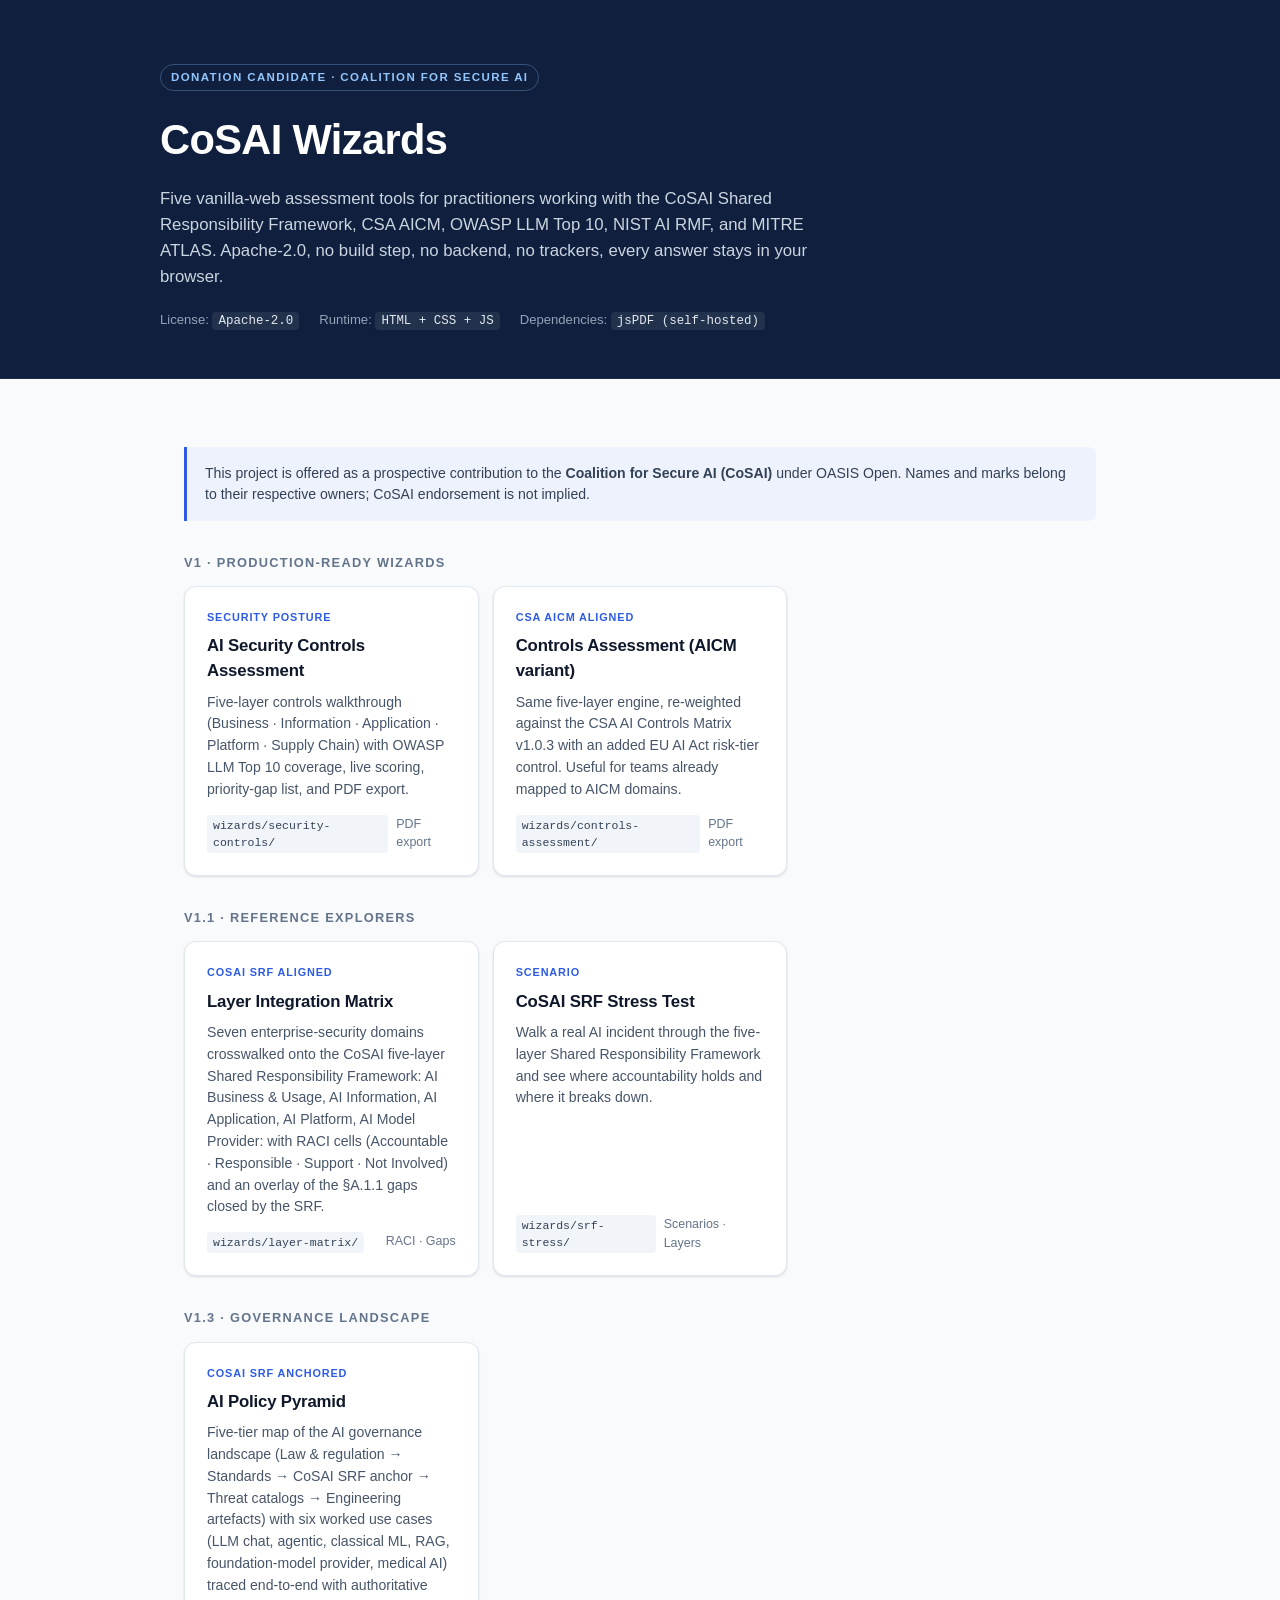
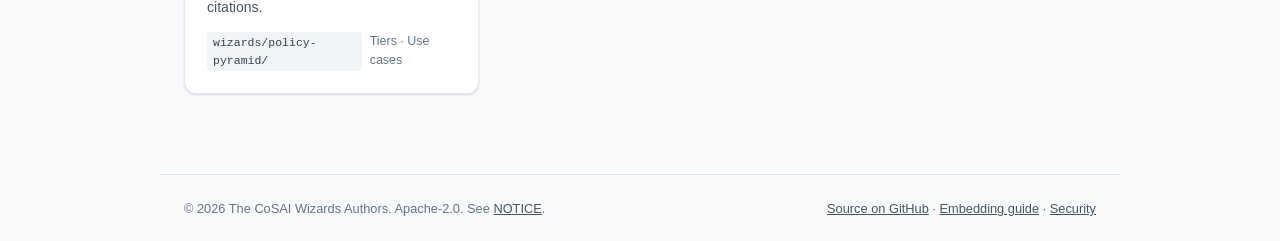
==== index.html @ c9945c13 "feat: replace hierarchy-cli with policy-pyramid wizard and donation docs - Add wizards/policy-pyrami" ====
<!doctype html>
<html lang="en">
  <head>
    <meta charset="utf-8" />
    <meta name="viewport" content="width=device-width, initial-scale=1" />
    <title>CoSAI Wizards: open-source AI security assessment tools</title>
    <meta
      name="description"
      content="Five vanilla-web assessment wizards for the CoSAI Shared Responsibility Framework, CSA AICM, OWASP LLM Top 10, NIST AI RMF, and MITRE ATLAS. Apache-2.0, no tracking, no build step."
    />
    <meta name="color-scheme" content="light" />
    <link rel="stylesheet" href="shared/styles.css" />
    <style>
      .hero {
        background-color: var(--cosai-navy);
        color: #fff;
        padding: 64px 24px 48px;
        box-shadow: inset 0 -1px 0 rgba(255, 255, 255, 0.06);
      }
      .hero__inner {
        max-width: 960px;
        margin: 0 auto;
      }
      .hero__eyebrow {
        display: inline-block;
        font-size: 0.72rem;
        font-weight: 700;
        letter-spacing: 0.12em;
        text-transform: uppercase;
        color: #93c5fd;
        padding: 4px 10px;
        border: 1px solid rgba(147, 197, 253, 0.3);
        border-radius: 999px;
        margin-bottom: 18px;
      }
      .hero__title {
        font-size: clamp(1.8rem, 4vw, 2.6rem);
        font-weight: 700;
        letter-spacing: -0.015em;
        margin-bottom: 14px;
      }
      .hero__lede {
        font-size: 1.05rem;
        color: #cbd5e1;
        max-width: 700px;
        line-height: 1.55;
      }
      .hero__meta {
        margin-top: 20px;
        display: flex;
        flex-wrap: wrap;
        gap: 10px 20px;
        font-size: 0.82rem;
        color: #94a3b8;
      }
      .hero__meta code {
        font-family: var(--font-mono);
        font-size: 0.78rem;
        background: rgba(255, 255, 255, 0.08);
        padding: 2px 6px;
        border-radius: 4px;
        color: #e2e8f0;
      }

      main {
        max-width: 960px;
        margin: 0 auto;
        padding: 40px 24px 80px;
      }

      h2 {
        font-size: 0.8rem;
        font-weight: 700;
        letter-spacing: 0.1em;
        text-transform: uppercase;
        color: var(--slate-500);
        margin: 32px 0 14px;
      }

      .cards {
        display: grid;
        gap: 14px;
        grid-template-columns: repeat(auto-fill, minmax(280px, 1fr));
      }
      .card {
        display: flex;
        flex-direction: column;
        border: 1px solid var(--slate-200);
        border-radius: var(--radius-lg);
        padding: 22px;
        background: #fff;
        box-shadow: var(--shadow);
        transition: border-color 0.15s, transform 0.15s;
        color: inherit;
        text-decoration: none;
      }
      .card:hover {
        border-color: var(--cosai-blue);
        transform: translateY(-1px);
        text-decoration: none;
      }
      .card__badge {
        font-size: 0.68rem;
        font-weight: 700;
        letter-spacing: 0.08em;
        text-transform: uppercase;
        color: var(--cosai-blue);
        margin-bottom: 8px;
      }
      .card__title {
        font-size: 1.05rem;
        font-weight: 700;
        color: var(--slate-900);
        margin-bottom: 8px;
        letter-spacing: -0.01em;
      }
      .card__desc {
        font-size: 0.88rem;
        color: var(--slate-600);
        line-height: 1.55;
        flex: 1;
      }
      .card__foot {
        margin-top: 14px;
        font-size: 0.78rem;
        color: var(--slate-500);
        display: flex;
        justify-content: space-between;
        gap: 8px;
      }
      .card__foot code {
        font-family: var(--font-mono);
        font-size: 0.72rem;
        color: var(--slate-700);
        background: var(--slate-100);
        padding: 2px 6px;
        border-radius: 4px;
      }

      .notice {
        border-left: 3px solid var(--cosai-blue);
        background: var(--cosai-blue-light);
        padding: 16px 18px;
        border-radius: 0 var(--radius) var(--radius) 0;
        font-size: 0.88rem;
        color: var(--slate-700);
        margin: 28px 0;
      }

      footer {
        max-width: 960px;
        margin: 0 auto;
        padding: 24px;
        border-top: 1px solid var(--slate-200);
        font-size: 0.8rem;
        color: var(--slate-500);
        display: flex;
        flex-wrap: wrap;
        justify-content: space-between;
        gap: 12px;
      }
      footer a { color: var(--slate-600); }
    </style>
  </head>
  <body>
    <a class="skip-link" href="#main">Skip to content</a>

    <header class="hero">
      <div class="hero__inner">
        <span class="hero__eyebrow">Donation candidate · Coalition for Secure AI</span>
        <h1 class="hero__title">CoSAI Wizards</h1>
        <p class="hero__lede">
          Five vanilla-web assessment tools for practitioners working with the CoSAI Shared
          Responsibility Framework, CSA AICM, OWASP LLM Top 10, NIST AI RMF, and MITRE
          ATLAS. Apache-2.0, no build step, no backend, no trackers, every answer stays in
          your browser.
        </p>
        <p class="hero__meta">
          <span>License: <code>Apache-2.0</code></span>
          <span>Runtime: <code>HTML + CSS + JS</code></span>
          <span>Dependencies: <code>jsPDF (self-hosted)</code></span>
        </p>
      </div>
    </header>

    <main id="main">
      <p class="notice">
        This project is offered as a prospective contribution to the
        <strong>Coalition for Secure AI (CoSAI)</strong> under OASIS Open. Names and marks
        belong to their respective owners; CoSAI endorsement is not implied.
      </p>

      <h2>v1 · Production-ready wizards</h2>
      <div class="cards">
        <a class="card" href="wizards/security-controls/">
          <div class="card__badge">Security posture</div>
          <div class="card__title">AI Security Controls Assessment</div>
          <div class="card__desc">
            Five-layer controls walkthrough (Business · Information · Application · Platform
            · Supply Chain) with OWASP LLM Top 10 coverage, live scoring, priority-gap list,
            and PDF export.
          </div>
          <div class="card__foot">
            <code>wizards/security-controls/</code>
            <span>PDF export</span>
          </div>
        </a>

        <a class="card" href="wizards/controls-assessment/">
          <div class="card__badge">CSA AICM aligned</div>
          <div class="card__title">Controls Assessment (AICM variant)</div>
          <div class="card__desc">
            Same five-layer engine, re-weighted against the CSA AI Controls Matrix v1.0.3
            with an added EU AI Act risk-tier control. Useful for teams already mapped to
            AICM domains.
          </div>
          <div class="card__foot">
            <code>wizards/controls-assessment/</code>
            <span>PDF export</span>
          </div>
        </a>
      </div>

      <h2>v1.1 · Reference explorers</h2>
      <div class="cards">
        <a class="card" href="wizards/layer-matrix/">
          <div class="card__badge">CoSAI SRF aligned</div>
          <div class="card__title">Layer Integration Matrix</div>
          <div class="card__desc">
            Seven enterprise-security domains crosswalked onto the CoSAI five-layer
            Shared Responsibility Framework: AI Business &amp; Usage, AI Information,
            AI Application, AI Platform, AI Model Provider: with RACI cells
            (Accountable · Responsible · Support · Not Involved) and an overlay of the
            §A.1.1 gaps closed by the SRF.
          </div>
          <div class="card__foot">
            <code>wizards/layer-matrix/</code>
            <span>RACI · Gaps</span>
          </div>
        </a>

        <a class="card" href="wizards/srf-stress/">
          <div class="card__badge">Scenario</div>
          <div class="card__title">CoSAI SRF Stress Test</div>
          <div class="card__desc">
            Walk a real AI incident through the five-layer Shared Responsibility Framework
            and see where accountability holds and where it breaks down.
          </div>
          <div class="card__foot">
            <code>wizards/srf-stress/</code>
            <span>Scenarios · Layers</span>
          </div>
        </a>
      </div>

      <h2>v1.3 · Governance landscape</h2>
      <div class="cards">
        <a class="card" href="wizards/policy-pyramid/">
          <div class="card__badge">CoSAI SRF anchored</div>
          <div class="card__title">AI Policy Pyramid</div>
          <div class="card__desc">
            Five-tier map of the AI governance landscape (Law &amp; regulation → Standards →
            CoSAI SRF anchor → Threat catalogs → Engineering artefacts) with six worked use
            cases (LLM chat, agentic, classical ML, RAG, foundation-model provider, medical AI)
            traced end-to-end with authoritative citations.
          </div>
          <div class="card__foot">
            <code>wizards/policy-pyramid/</code>
            <span>Tiers · Use cases</span>
          </div>
        </a>
      </div>
    </main>

    <footer>
      <span>
        © 2026 The CoSAI Wizards Authors. Apache-2.0. See
        <a href="NOTICE">NOTICE</a>.
      </span>
      <span>
        <a href="https://github.com/billbrietstout/cosai-wizards">Source on GitHub</a> ·
        <a href="docs/EMBEDDING.md">Embedding guide</a> ·
        <a href="SECURITY.md">Security</a>
      </span>
    </footer>
  </body>
</html>
---- shared/styles.css ----
/* ==========================================================================
   CoSAI Wizards — shared design tokens, resets, accessibility + print
   Licensed under the Apache License, Version 2.0.
   Palette: neutral CoSAI navy / blue / muted slate. System fonts only.
   ========================================================================== */

:root {
  /* Brand */
  --cosai-navy:        #0f1f3d;
  --cosai-navy-light:  #1a2d52;
  --cosai-navy-muted:  #1e2d4a;
  --cosai-blue:        #2d5be3;
  --cosai-blue-light:  #eef2fd;
  --cosai-blue-soft:   #dbe6fb;

  /* Neutrals */
  --slate-50:          #f8fafc;
  --slate-100:         #f1f5f9;
  --slate-200:         #e2e8f0;
  --slate-300:         #cbd5e1;
  --slate-400:         #94a3b8;
  --slate-500:         #64748b;
  --slate-600:         #475569;
  --slate-700:         #334155;
  --slate-800:         #1e293b;
  --slate-900:         #0f172a;

  /* Status (≥ 4.5:1 contrast on white for text use) */
  --status-good:       #15803d;
  --status-good-bg:    #f0fdf4;
  --status-good-br:    #86efac;
  --status-warn:       #a16207;
  --status-warn-bg:    #fffbeb;
  --status-warn-br:    #fcd34d;
  --status-bad:        #b91c1c;
  --status-bad-bg:     #fef2f2;
  --status-bad-br:     #fca5a5;
  --status-na:         #64748b;
  --status-na-bg:      #f1f5f9;
  --status-na-br:      #cbd5e1;

  /* Layer accents — kept subdued for print / accessibility */
  /* Layer accents: AA-compliant on white (ratio >= 4.5:1 for body text). */
  --l1: #15803d; --l1-bg: #f0fdf4; --l1-border: #bbf7d0; --l1-text: #14532d;
  --l2: #1d4ed8; --l2-bg: #eff6ff; --l2-border: #bfdbfe; --l2-text: #1e3a8a;
  --l3: #c2410c; --l3-bg: #fff7ed; --l3-border: #fed7aa; --l3-text: #7c2d12;
  --l4: #6d28d9; --l4-bg: #faf5ff; --l4-border: #e9d5ff; --l4-text: #4c1d95;
  --l5: #0e7490; --l5-bg: #ecfeff; --l5-border: #a5f3fc; --l5-text: #164e63;

  /* Layout */
  --radius-sm:   4px;
  --radius:      8px;
  --radius-lg:   12px;
  --shadow:      0 1px 3px rgba(15, 31, 61, 0.08), 0 1px 2px rgba(15, 31, 61, 0.06);
  --shadow-md:   0 4px 6px rgba(15, 31, 61, 0.07), 0 2px 4px rgba(15, 31, 61, 0.06);

  /* Focus ring — WCAG 2.2 non-text contrast compliant on white and navy */
  --focus-ring:  0 0 0 3px rgba(45, 91, 227, 0.45);

  /* Typography — system stack only, no external fonts */
  --font-sans: -apple-system, BlinkMacSystemFont, 'Segoe UI', Roboto, 'Helvetica Neue',
               Arial, 'Noto Sans', system-ui, sans-serif;
  --font-mono: ui-monospace, 'SF Mono', 'Cascadia Mono', 'Roboto Mono', 'Menlo',
               'Consolas', monospace;
}

/* Resets ------------------------------------------------------------------ */

*,
*::before,
*::after {
  box-sizing: border-box;
  margin: 0;
  padding: 0;
}

html { -webkit-text-size-adjust: 100%; }

body {
  font-family: var(--font-sans);
  background: var(--slate-50);
  color: var(--slate-800);
  line-height: 1.5;
  min-height: 100vh;
  -webkit-font-smoothing: antialiased;
  -moz-osx-font-smoothing: grayscale;
}

img, svg { max-width: 100%; height: auto; }
button { font: inherit; color: inherit; background: none; border: none; cursor: pointer; }
a { color: var(--cosai-blue); }
a:hover { text-decoration: underline; }

/* Skip link -------------------------------------------------------------- */

.skip-link {
  position: absolute;
  top: -40px;
  left: 8px;
  background: var(--cosai-navy);
  color: #fff;
  padding: 8px 12px;
  border-radius: var(--radius);
  z-index: 1000;
  text-decoration: none;
  font-weight: 600;
  font-size: 0.9rem;
}
.skip-link:focus {
  top: 8px;
  outline: none;
  box-shadow: var(--focus-ring);
}

/* Focus -------------------------------------------------------------------- */

:focus-visible {
  outline: 2px solid var(--cosai-blue);
  outline-offset: 2px;
  box-shadow: var(--focus-ring);
  border-radius: 3px;
}

/* Buttons ----------------------------------------------------------------- */

.btn {
  display: inline-flex;
  align-items: center;
  gap: 8px;
  padding: 10px 18px;
  border-radius: var(--radius);
  font-size: 0.9rem;
  font-weight: 600;
  background: var(--cosai-blue);
  color: #fff;
  border: 1px solid var(--cosai-blue);
  transition: background 0.15s, border-color 0.15s;
}
.btn:hover { background: #1d4ed8; border-color: #1d4ed8; }
.btn--ghost {
  background: #fff;
  color: var(--cosai-blue);
  border-color: var(--slate-300);
}
.btn--ghost:hover { background: var(--cosai-blue-light); border-color: var(--cosai-blue); }
.btn--dark {
  background: var(--cosai-navy);
  color: #fff;
  border-color: var(--cosai-navy);
}
.btn--dark:hover { background: var(--cosai-navy-light); border-color: var(--cosai-navy-light); }

/* Shared persistence bar (Export / Import JSON / Reset) ------------------- */

.state-bar {
  display: flex;
  flex-wrap: wrap;
  gap: 8px;
  align-items: center;
  padding: 10px 14px;
  background: var(--slate-100);
  border: 1px solid var(--slate-200);
  border-radius: var(--radius);
  margin: 12px 0 18px;
  font-size: 0.82rem;
  color: var(--slate-600);
}
.state-bar__label {
  font-weight: 600;
  color: var(--slate-700);
  margin-right: auto;
}
.state-bar .btn {
  padding: 6px 12px;
  font-size: 0.8rem;
}
.state-bar input[type="file"] {
  display: none;
}

/* Utility ----------------------------------------------------------------- */

.sr-only {
  position: absolute;
  width: 1px;
  height: 1px;
  padding: 0;
  margin: -1px;
  overflow: hidden;
  clip: rect(0, 0, 0, 0);
  white-space: nowrap;
  border: 0;
}

/* Reduced motion --------------------------------------------------------- */

@media (prefers-reduced-motion: reduce) {
  *,
  *::before,
  *::after {
    animation-duration: 0.001ms !important;
    animation-iteration-count: 1 !important;
    transition-duration: 0.001ms !important;
    scroll-behavior: auto !important;
  }
}

/* Print ------------------------------------------------------------------- */

@media print {
  :root { --shadow: none; --shadow-md: none; }
  body {
    background: #fff;
    color: #000;
  }
  .no-print,
  .state-bar,
  .skip-link,
  .pdf-btn,
  .complete-btn,
  .ans-btn:not(.sel-yes):not(.sel-partial):not(.sel-no):not(.sel-na),
  .btn-opt:not(.sel),
  .btn,
  footer .btn {
    display: none !important;
  }
  a[href^="http"]::after {
    content: " (" attr(href) ")";
    font-size: 0.78em;
    color: #555;
  }
  .phase-card,
  .layer-row,
  .scenario-card,
  section,
  .results-grid {
    break-inside: avoid;
    page-break-inside: avoid;
  }
  h1, h2, h3 { break-after: avoid; page-break-after: avoid; }
  .print-break,
  .phase-card + .phase-card,
  .results-section,
  .gaps-section {
    break-before: page;
    page-break-before: always;
  }
  .phase-body { display: block !important; }
  .layer-body { display: block !important; }
}

/* High-contrast fallback ------------------------------------------------- */

@media (prefers-contrast: more) {
  :root {
    --slate-200: #9aa5b1;
    --slate-300: #64748b;
  }
  .btn--ghost { border-color: var(--cosai-navy); color: var(--cosai-navy); }
}
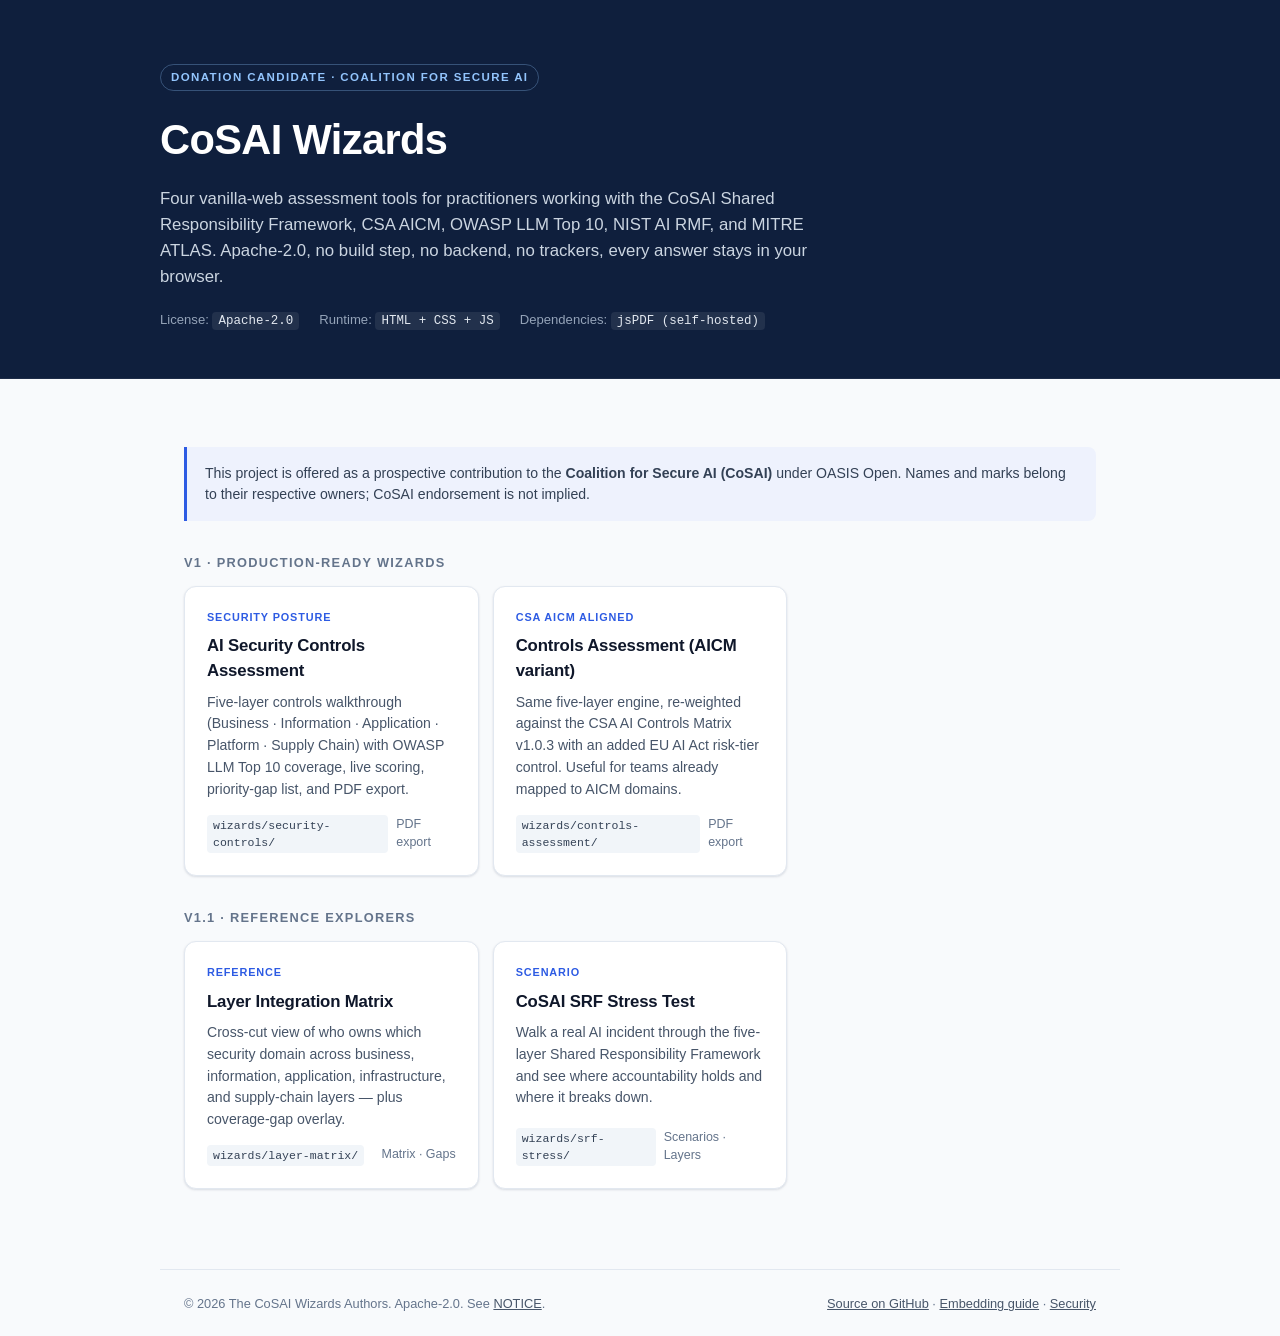
==== commit 8bd071bc: "chore: remove hierarchy-cli wizard (not CoSAI/SRF-related) The Enterprise Security Hierarchy (NIST →" ====
--- a/index.html
+++ b/index.html
@@ -3,10 +3,10 @@
   <head>
     <meta charset="utf-8" />
     <meta name="viewport" content="width=device-width, initial-scale=1" />
-    <title>CoSAI Wizards: open-source AI security assessment tools</title>
+    <title>CoSAI Wizards — open-source AI security assessment tools</title>
     <meta
       name="description"
-      content="Five vanilla-web assessment wizards for the CoSAI Shared Responsibility Framework, CSA AICM, OWASP LLM Top 10, NIST AI RMF, and MITRE ATLAS. Apache-2.0, no tracking, no build step."
+      content="Four vanilla-web assessment wizards for the CoSAI Shared Responsibility Framework, CSA AICM, OWASP LLM Top 10, NIST AI RMF, and MITRE ATLAS. Apache-2.0, no tracking, no build step."
     />
     <meta name="color-scheme" content="light" />
     <link rel="stylesheet" href="shared/styles.css" />
@@ -170,7 +170,7 @@
         <span class="hero__eyebrow">Donation candidate · Coalition for Secure AI</span>
         <h1 class="hero__title">CoSAI Wizards</h1>
         <p class="hero__lede">
-          Five vanilla-web assessment tools for practitioners working with the CoSAI Shared
+          Four vanilla-web assessment tools for practitioners working with the CoSAI Shared
           Responsibility Framework, CSA AICM, OWASP LLM Top 10, NIST AI RMF, and MITRE
           ATLAS. Apache-2.0, no build step, no backend, no trackers, every answer stays in
           your browser.
@@ -224,18 +224,16 @@
       <h2>v1.1 · Reference explorers</h2>
       <div class="cards">
         <a class="card" href="wizards/layer-matrix/">
-          <div class="card__badge">CoSAI SRF aligned</div>
+          <div class="card__badge">Reference</div>
           <div class="card__title">Layer Integration Matrix</div>
           <div class="card__desc">
-            Seven enterprise-security domains crosswalked onto the CoSAI five-layer
-            Shared Responsibility Framework: AI Business &amp; Usage, AI Information,
-            AI Application, AI Platform, AI Model Provider: with RACI cells
-            (Accountable · Responsible · Support · Not Involved) and an overlay of the
-            §A.1.1 gaps closed by the SRF.
+            Cross-cut view of who owns which security domain across business, information,
+            application, infrastructure, and supply-chain layers — plus coverage-gap
+            overlay.
           </div>
           <div class="card__foot">
             <code>wizards/layer-matrix/</code>
-            <span>RACI · Gaps</span>
+            <span>Matrix · Gaps</span>
           </div>
         </a>
 
@@ -249,24 +247,6 @@
           <div class="card__foot">
             <code>wizards/srf-stress/</code>
             <span>Scenarios · Layers</span>
-          </div>
-        </a>
-      </div>
-
-      <h2>v1.3 · Governance landscape</h2>
-      <div class="cards">
-        <a class="card" href="wizards/policy-pyramid/">
-          <div class="card__badge">CoSAI SRF anchored</div>
-          <div class="card__title">AI Policy Pyramid</div>
-          <div class="card__desc">
-            Five-tier map of the AI governance landscape (Law &amp; regulation → Standards →
-            CoSAI SRF anchor → Threat catalogs → Engineering artefacts) with six worked use
-            cases (LLM chat, agentic, classical ML, RAG, foundation-model provider, medical AI)
-            traced end-to-end with authoritative citations.
-          </div>
-          <div class="card__foot">
-            <code>wizards/policy-pyramid/</code>
-            <span>Tiers · Use cases</span>
           </div>
         </a>
       </div>
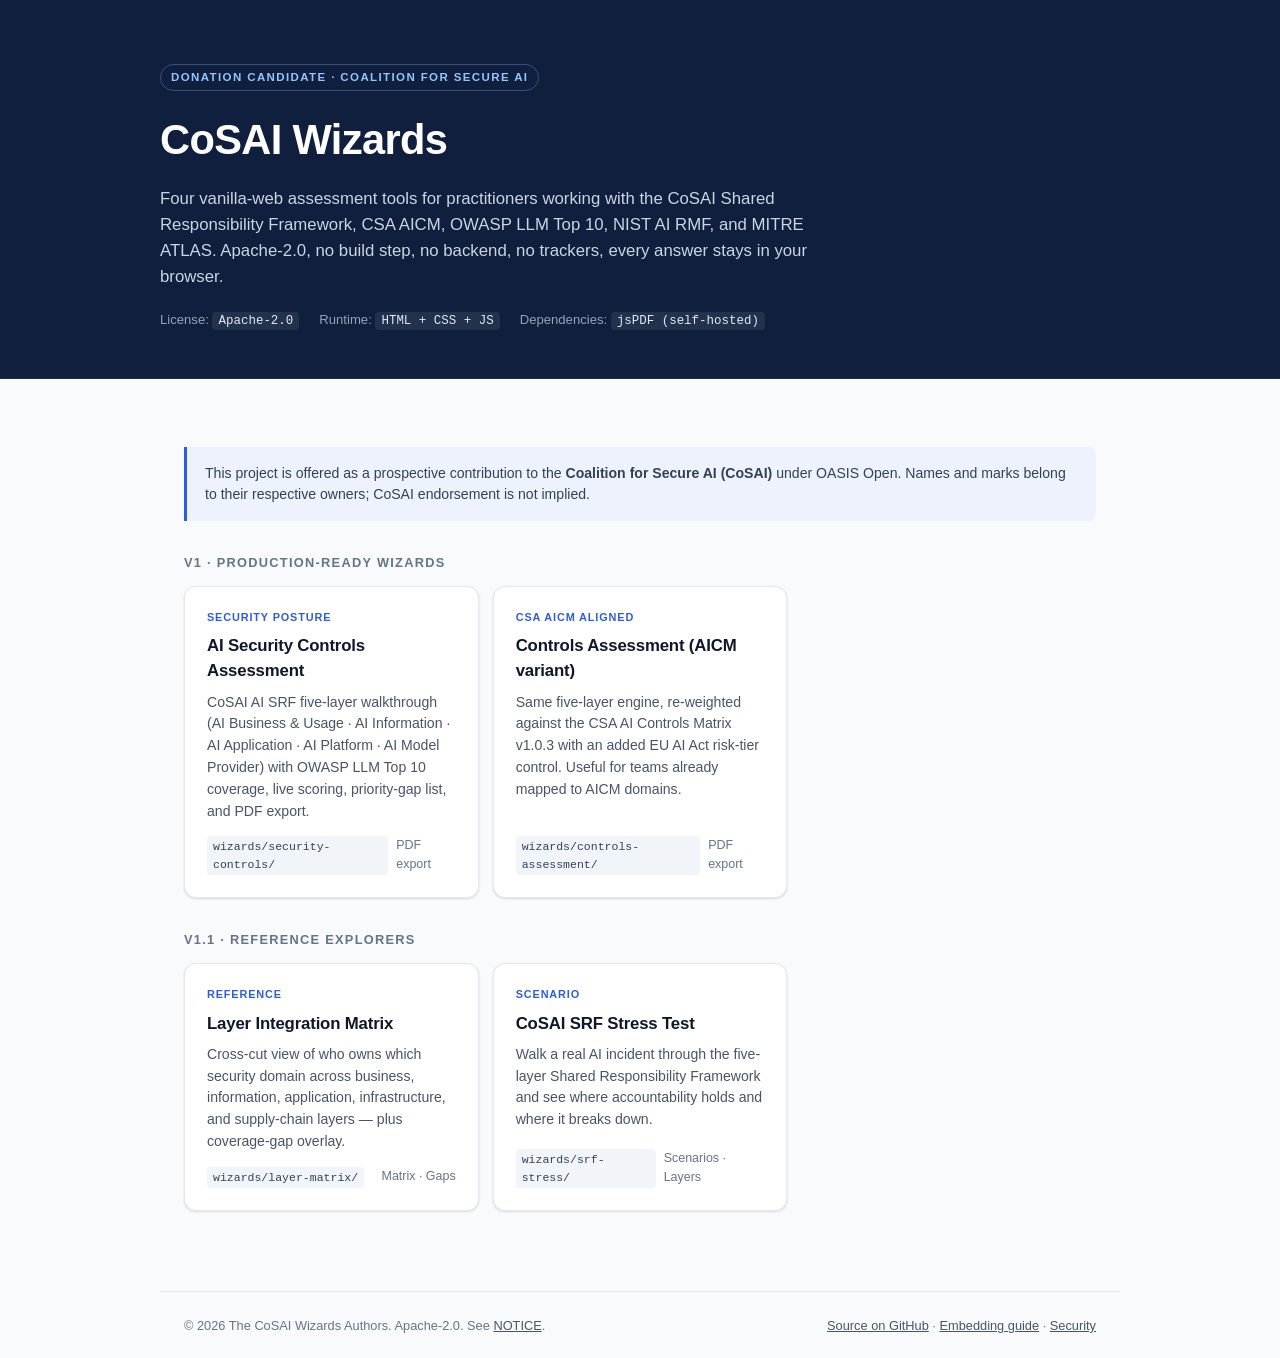
==== commit 9c015bec: "feat: align all wizards to CoSAI AI SRF whitepaper (Draft V0.7) Realign wizards to the canonical fiv" ====
--- a/index.html
+++ b/index.html
@@ -196,9 +196,9 @@
           <div class="card__badge">Security posture</div>
           <div class="card__title">AI Security Controls Assessment</div>
           <div class="card__desc">
-            Five-layer controls walkthrough (Business · Information · Application · Platform
-            · Supply Chain) with OWASP LLM Top 10 coverage, live scoring, priority-gap list,
-            and PDF export.
+            CoSAI AI SRF five-layer walkthrough (AI Business &amp; Usage · AI Information ·
+            AI Application · AI Platform · AI Model Provider) with OWASP LLM Top 10 coverage,
+            live scoring, priority-gap list, and PDF export.
           </div>
           <div class="card__foot">
             <code>wizards/security-controls/</code>
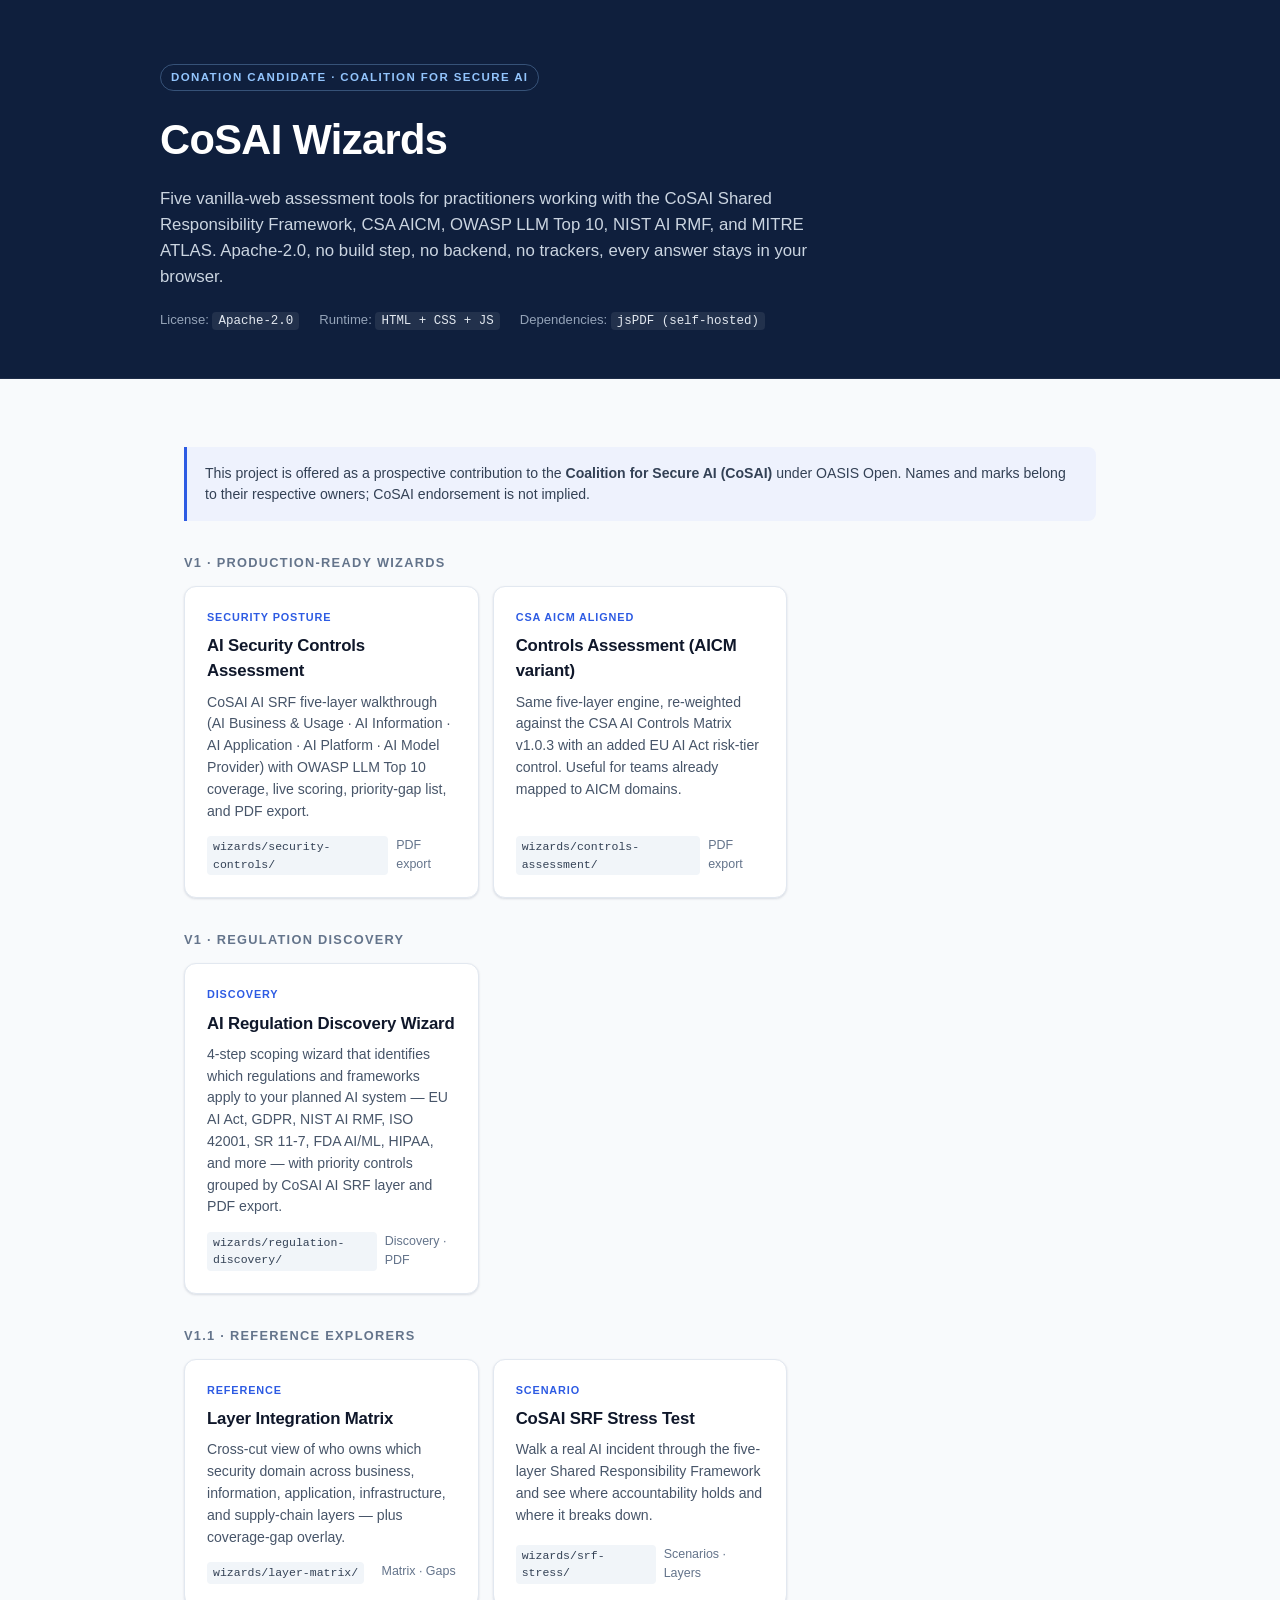
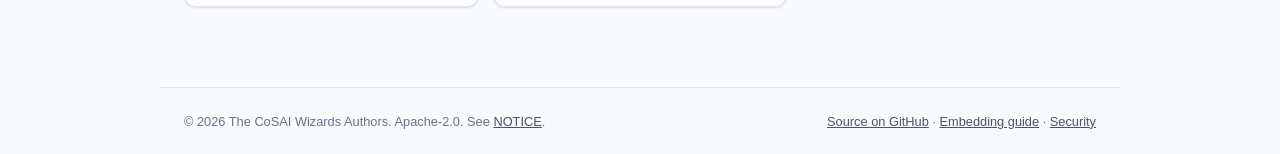
==== commit d40789db: "feat(regulation-discovery): add AI Regulation Discovery Wizard Port the discover/wizard flow from ai" ====
--- a/index.html
+++ b/index.html
@@ -170,7 +170,7 @@
         <span class="hero__eyebrow">Donation candidate · Coalition for Secure AI</span>
         <h1 class="hero__title">CoSAI Wizards</h1>
         <p class="hero__lede">
-          Four vanilla-web assessment tools for practitioners working with the CoSAI Shared
+          Five vanilla-web assessment tools for practitioners working with the CoSAI Shared
           Responsibility Framework, CSA AICM, OWASP LLM Top 10, NIST AI RMF, and MITRE
           ATLAS. Apache-2.0, no build step, no backend, no trackers, every answer stays in
           your browser.
@@ -217,6 +217,24 @@
           <div class="card__foot">
             <code>wizards/controls-assessment/</code>
             <span>PDF export</span>
+          </div>
+        </a>
+      </div>
+
+      <h2>v1 · Regulation discovery</h2>
+      <div class="cards">
+        <a class="card" href="wizards/regulation-discovery/">
+          <div class="card__badge">Discovery</div>
+          <div class="card__title">AI Regulation Discovery Wizard</div>
+          <div class="card__desc">
+            4-step scoping wizard that identifies which regulations and frameworks apply to
+            your planned AI system — EU AI Act, GDPR, NIST AI RMF, ISO 42001, SR 11-7,
+            FDA AI/ML, HIPAA, and more — with priority controls grouped by CoSAI AI SRF
+            layer and PDF export.
+          </div>
+          <div class="card__foot">
+            <code>wizards/regulation-discovery/</code>
+            <span>Discovery · PDF</span>
           </div>
         </a>
       </div>
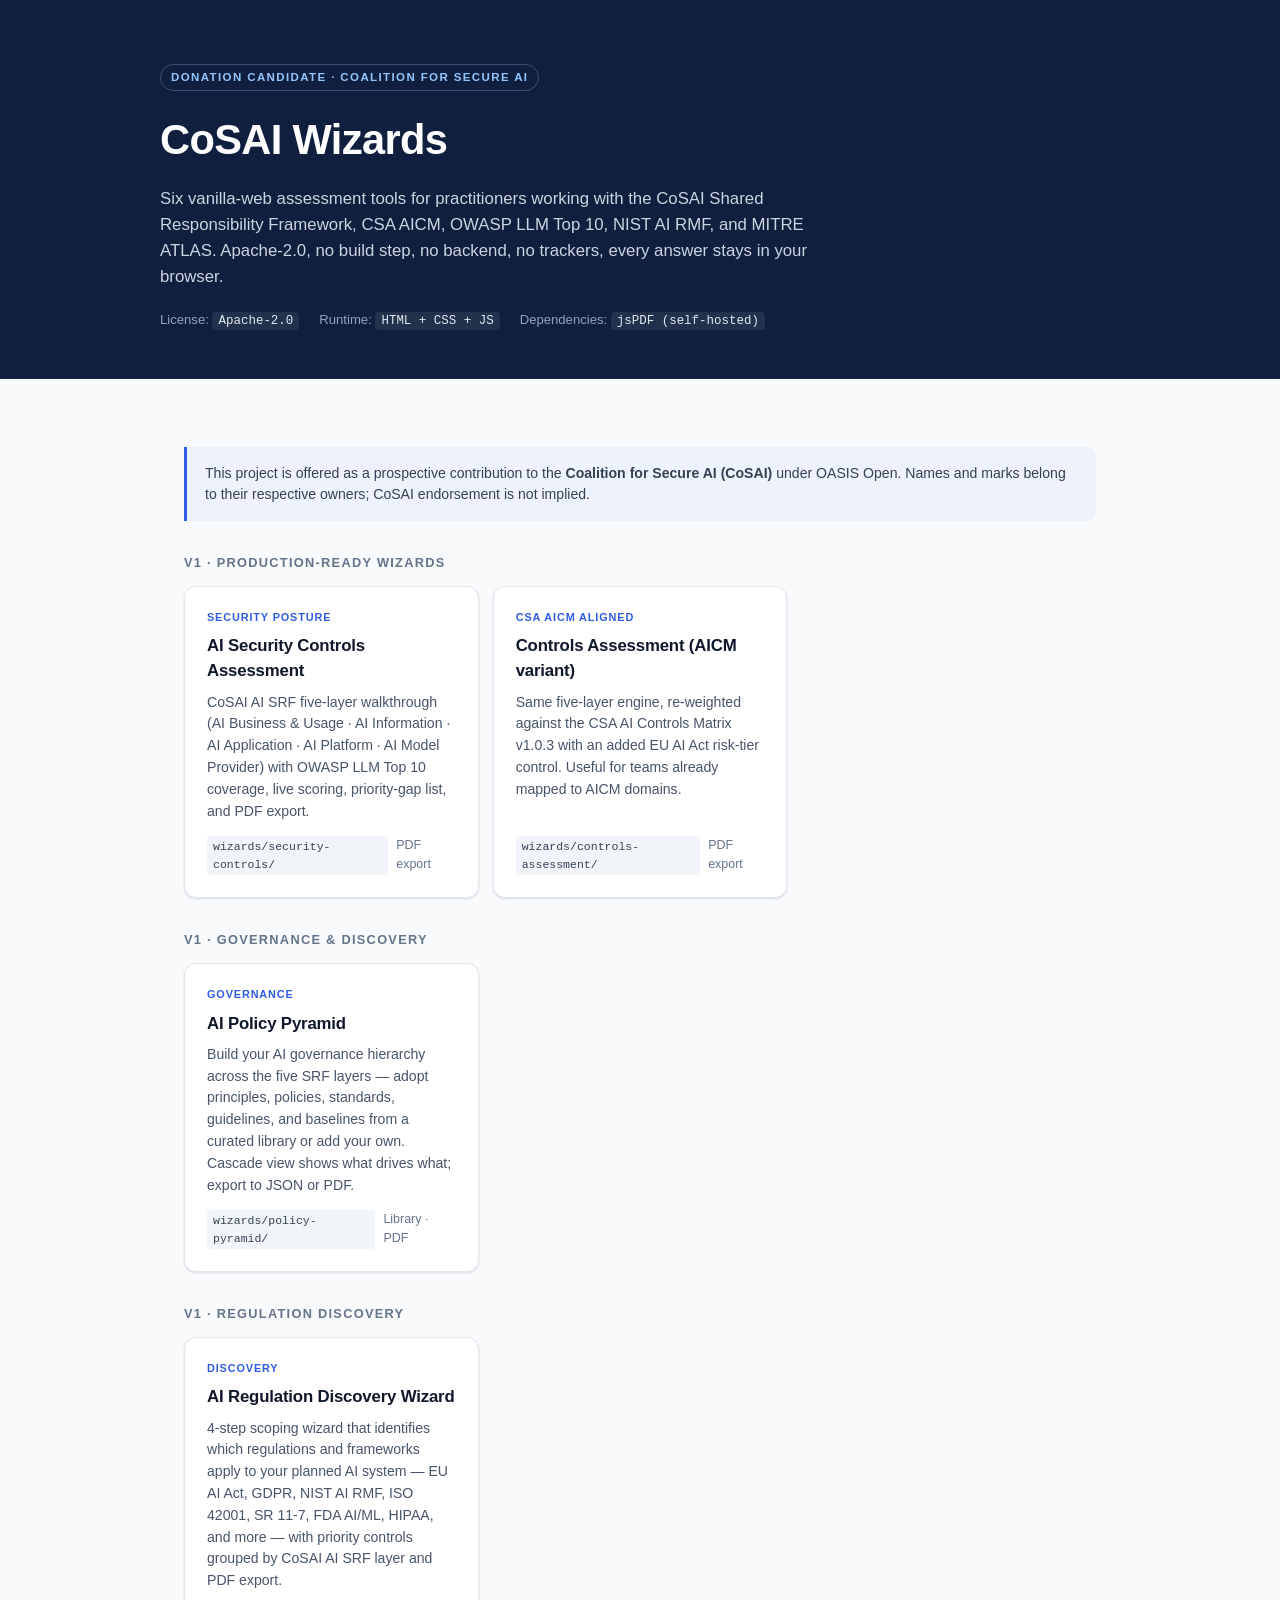
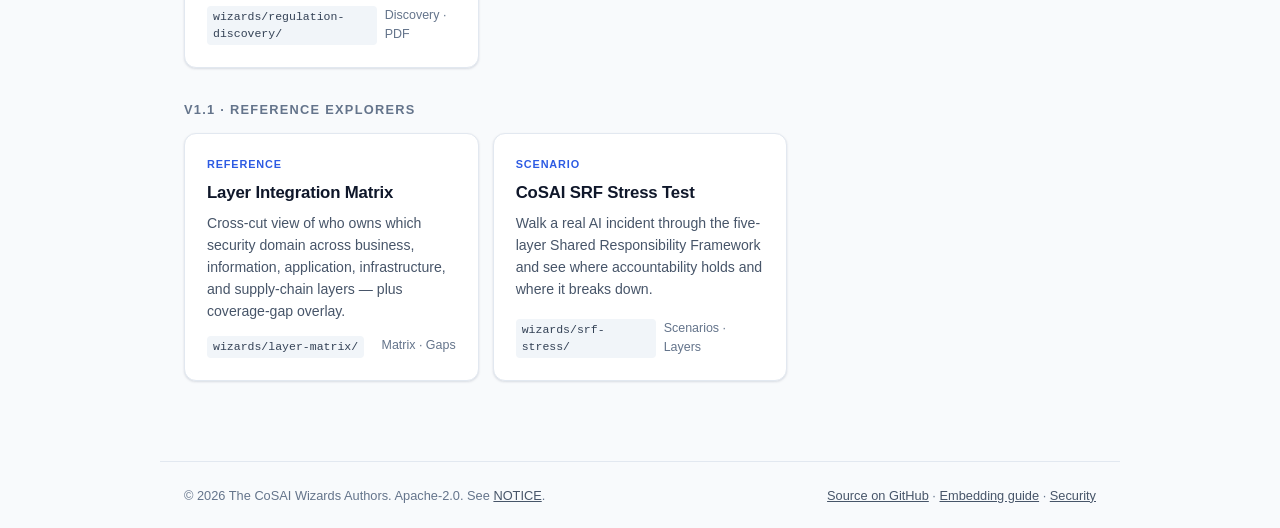
==== commit a8e587c7: "feat(policy-pyramid): add AI Policy Pyramid wizard Five-tier governance hierarchy (Principles → Poli" ====
--- a/index.html
+++ b/index.html
@@ -6,7 +6,7 @@
     <title>CoSAI Wizards — open-source AI security assessment tools</title>
     <meta
       name="description"
-      content="Four vanilla-web assessment wizards for the CoSAI Shared Responsibility Framework, CSA AICM, OWASP LLM Top 10, NIST AI RMF, and MITRE ATLAS. Apache-2.0, no tracking, no build step."
+      content="Six vanilla-web assessment wizards for the CoSAI Shared Responsibility Framework, CSA AICM, OWASP LLM Top 10, NIST AI RMF, and MITRE ATLAS. Apache-2.0, no tracking, no build step."
     />
     <meta name="color-scheme" content="light" />
     <link rel="stylesheet" href="shared/styles.css" />
@@ -170,7 +170,7 @@
         <span class="hero__eyebrow">Donation candidate · Coalition for Secure AI</span>
         <h1 class="hero__title">CoSAI Wizards</h1>
         <p class="hero__lede">
-          Five vanilla-web assessment tools for practitioners working with the CoSAI Shared
+          Six vanilla-web assessment tools for practitioners working with the CoSAI Shared
           Responsibility Framework, CSA AICM, OWASP LLM Top 10, NIST AI RMF, and MITRE
           ATLAS. Apache-2.0, no build step, no backend, no trackers, every answer stays in
           your browser.
@@ -217,6 +217,23 @@
           <div class="card__foot">
             <code>wizards/controls-assessment/</code>
             <span>PDF export</span>
+          </div>
+        </a>
+      </div>
+
+      <h2>v1 · Governance &amp; discovery</h2>
+      <div class="cards">
+        <a class="card" href="wizards/policy-pyramid/">
+          <div class="card__badge">Governance</div>
+          <div class="card__title">AI Policy Pyramid</div>
+          <div class="card__desc">
+            Build your AI governance hierarchy across the five SRF layers — adopt principles,
+            policies, standards, guidelines, and baselines from a curated library or add your
+            own. Cascade view shows what drives what; export to JSON or PDF.
+          </div>
+          <div class="card__foot">
+            <code>wizards/policy-pyramid/</code>
+            <span>Library · PDF</span>
           </div>
         </a>
       </div>
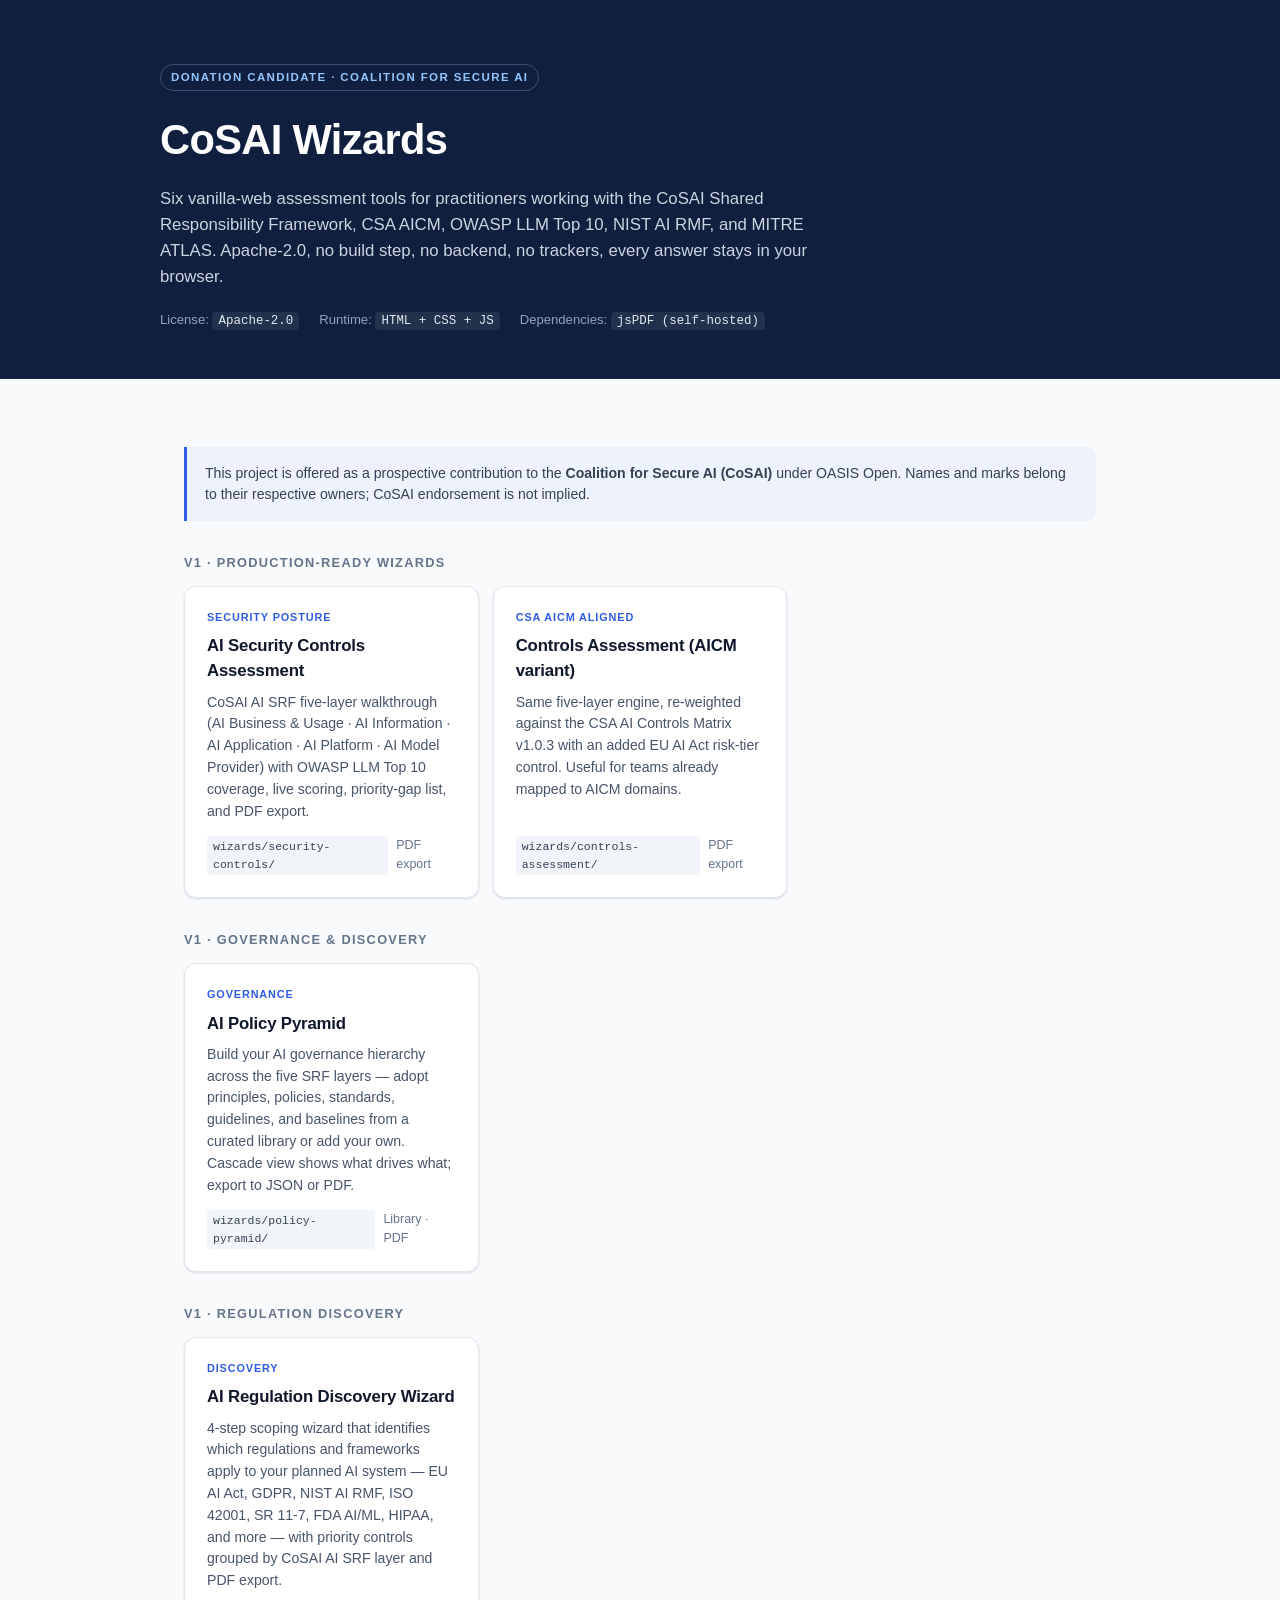
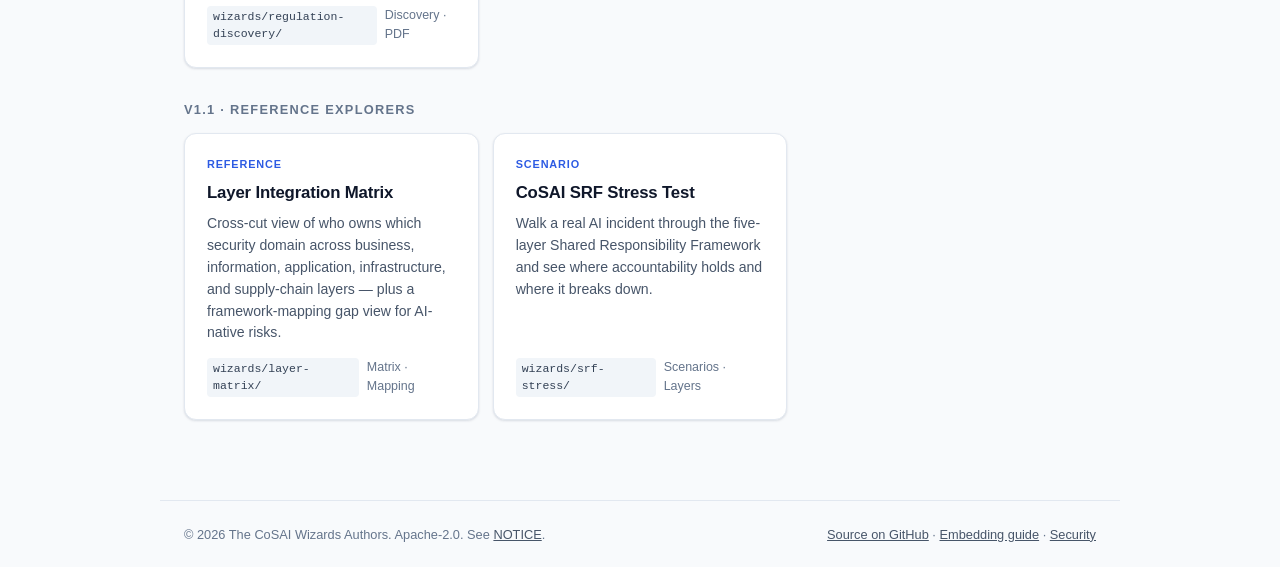
==== commit 0d446f60: "docs(layer-matrix): clarify framework mapping gaps vs org findings Reframe the gaps tab as taxonomy/" ====
--- a/index.html
+++ b/index.html
@@ -263,12 +263,12 @@
           <div class="card__title">Layer Integration Matrix</div>
           <div class="card__desc">
             Cross-cut view of who owns which security domain across business, information,
-            application, infrastructure, and supply-chain layers — plus coverage-gap
-            overlay.
+            application, infrastructure, and supply-chain layers — plus a
+            framework-mapping gap view for AI-native risks.
           </div>
           <div class="card__foot">
             <code>wizards/layer-matrix/</code>
-            <span>Matrix · Gaps</span>
+            <span>Matrix · Mapping</span>
           </div>
         </a>
 
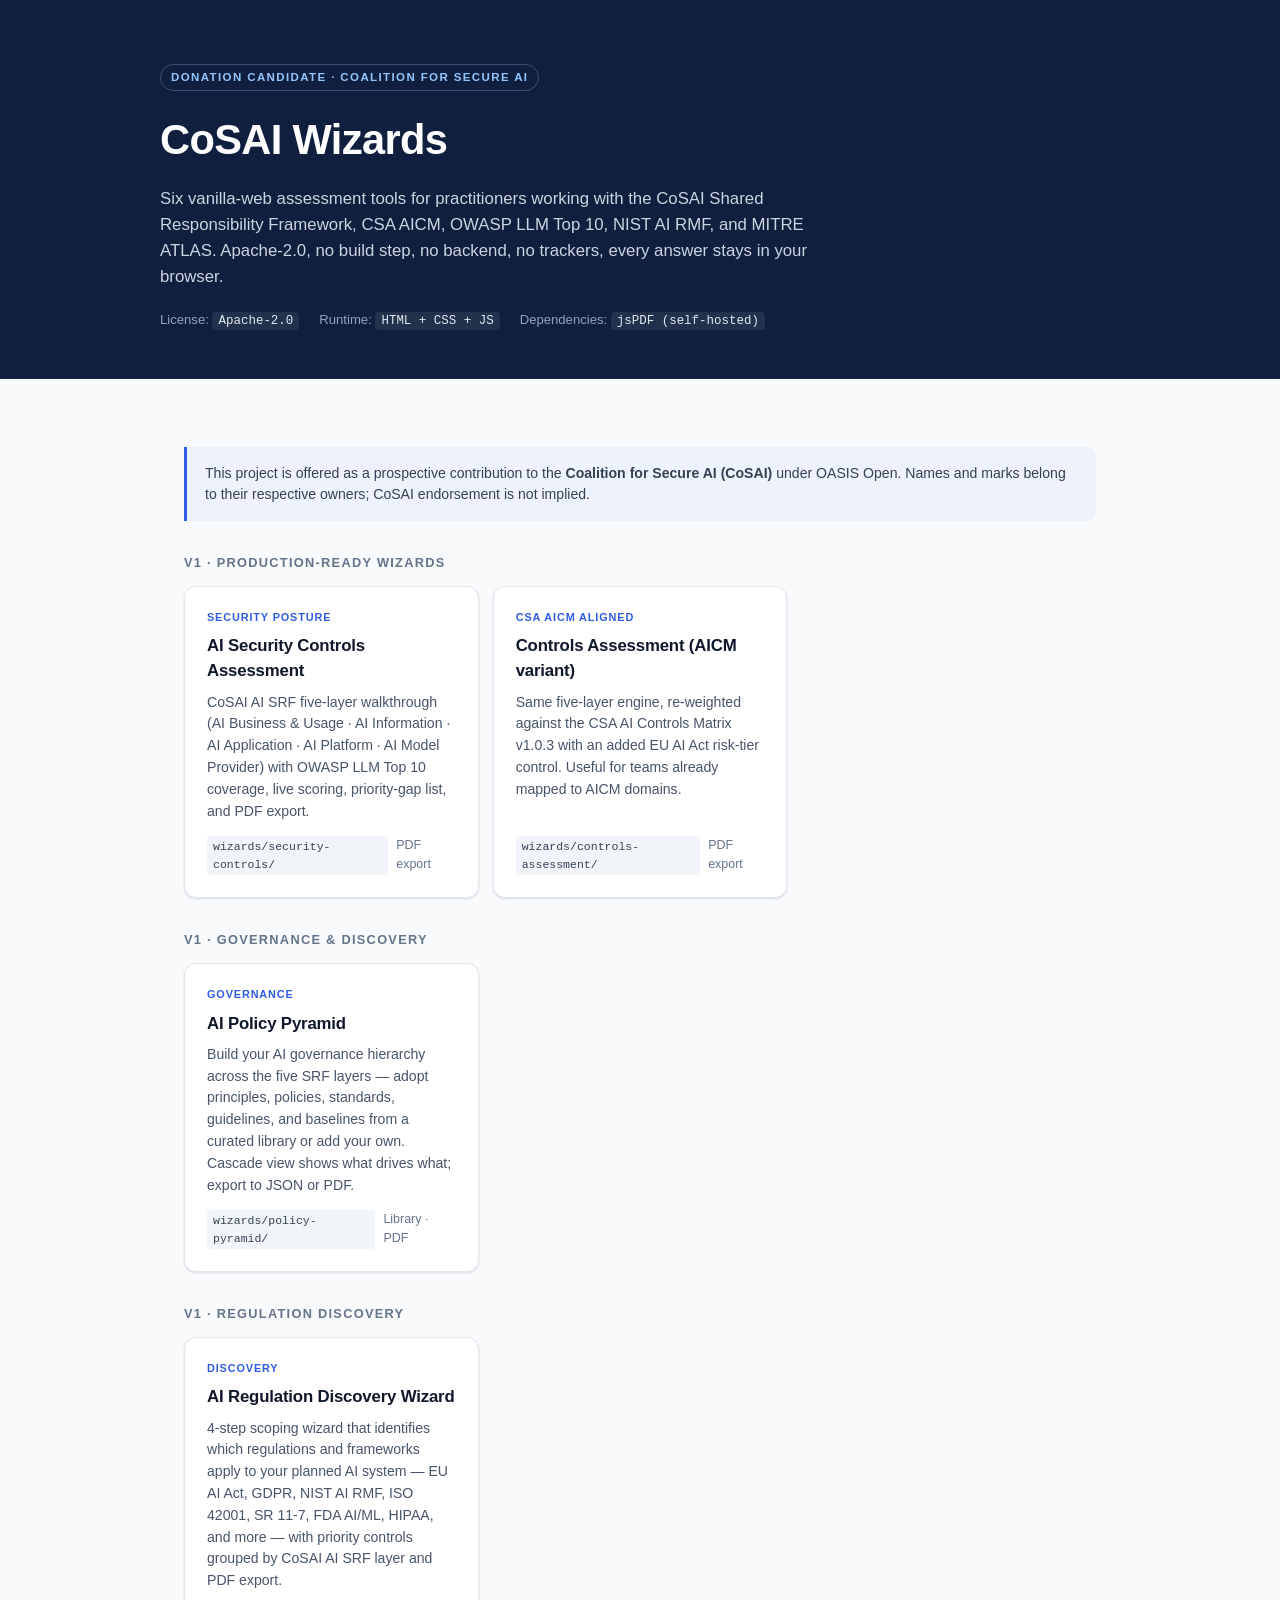
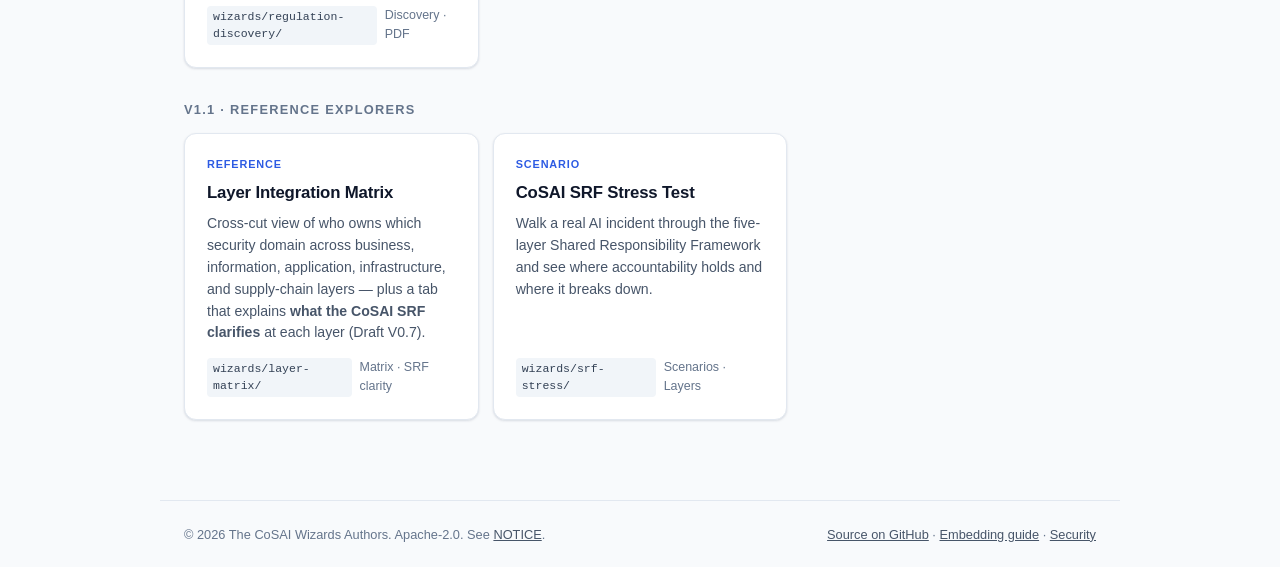
==== commit 6c1e9f0b: "docs(layer-matrix): reframe tab as SRF clarity (positive, draft V0.7) - Rename tab to what the SRF c" ====
--- a/index.html
+++ b/index.html
@@ -263,12 +263,12 @@
           <div class="card__title">Layer Integration Matrix</div>
           <div class="card__desc">
             Cross-cut view of who owns which security domain across business, information,
-            application, infrastructure, and supply-chain layers — plus a
-            framework-mapping gap view for AI-native risks.
+            application, infrastructure, and supply-chain layers — plus a tab that explains
+            <strong>what the CoSAI SRF clarifies</strong> at each layer (Draft V0.7).
           </div>
           <div class="card__foot">
             <code>wizards/layer-matrix/</code>
-            <span>Matrix · Mapping</span>
+            <span>Matrix · SRF clarity</span>
           </div>
         </a>
 
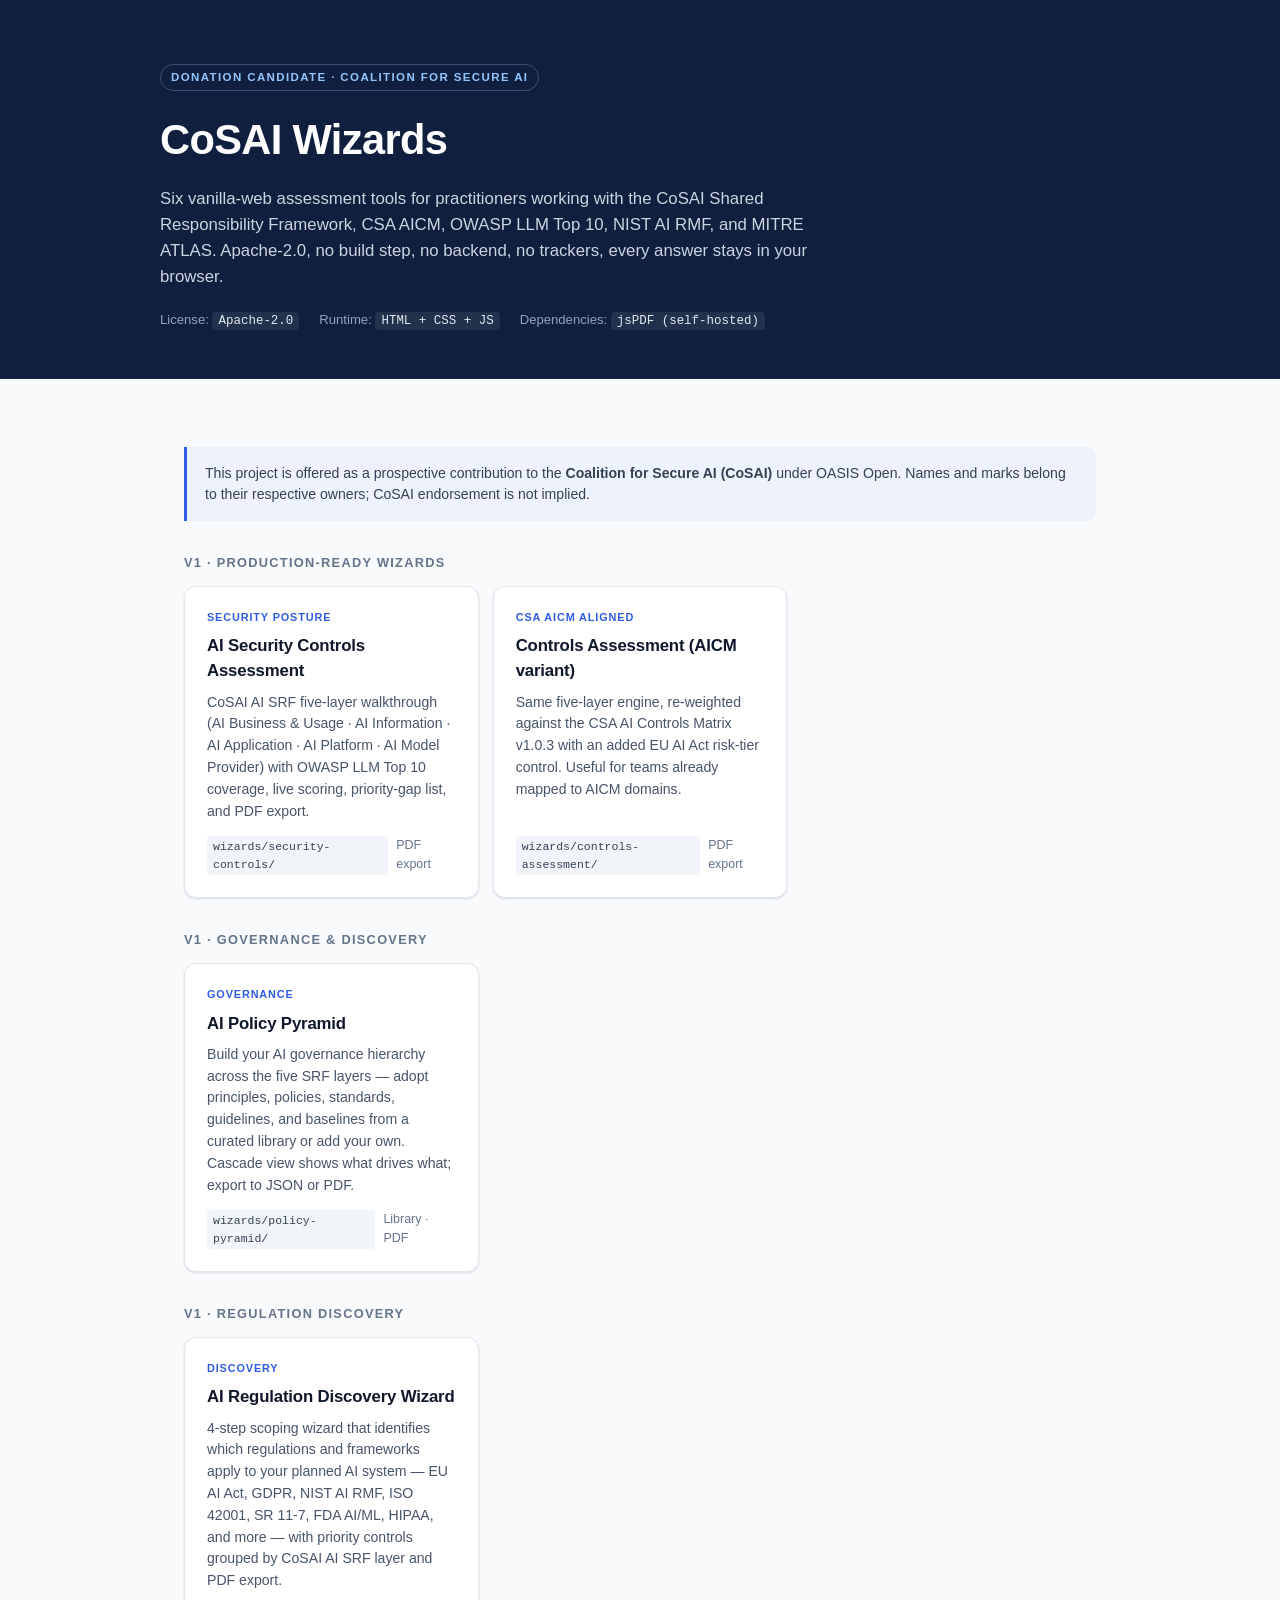
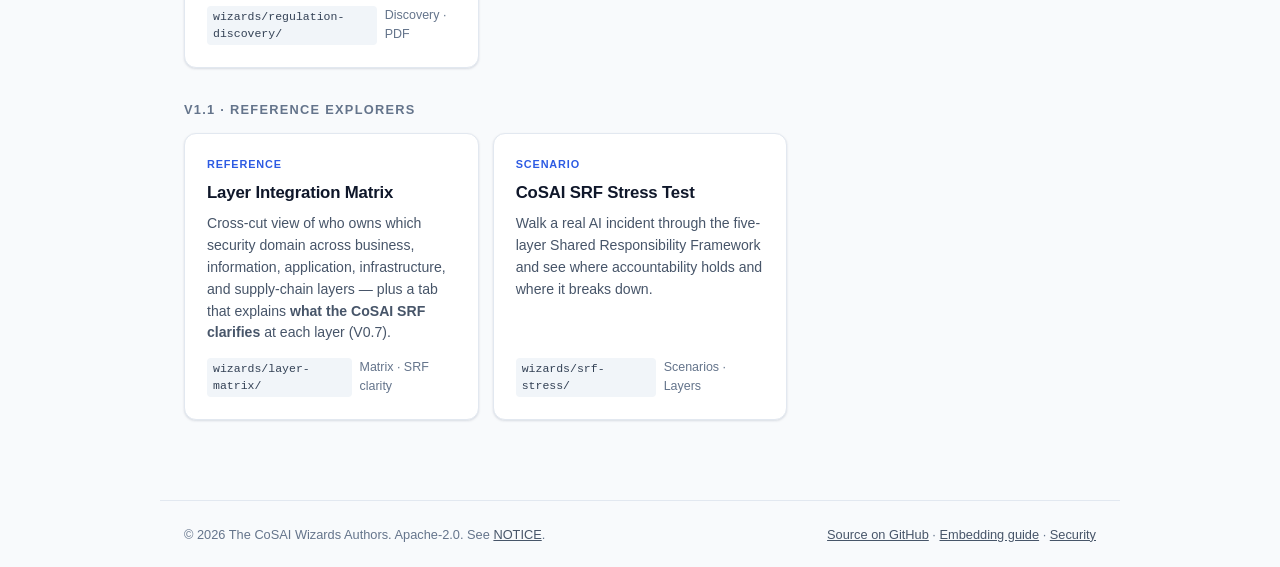
==== commit d2045c1f: "Polish layer-matrix tabs and SRF framing; align portal copy - Layer matrix: lede, parallel tab label" ====
--- a/index.html
+++ b/index.html
@@ -264,7 +264,7 @@
           <div class="card__desc">
             Cross-cut view of who owns which security domain across business, information,
             application, infrastructure, and supply-chain layers — plus a tab that explains
-            <strong>what the CoSAI SRF clarifies</strong> at each layer (Draft V0.7).
+            <strong>what the CoSAI SRF clarifies</strong> at each layer (V0.7).
           </div>
           <div class="card__foot">
             <code>wizards/layer-matrix/</code>
